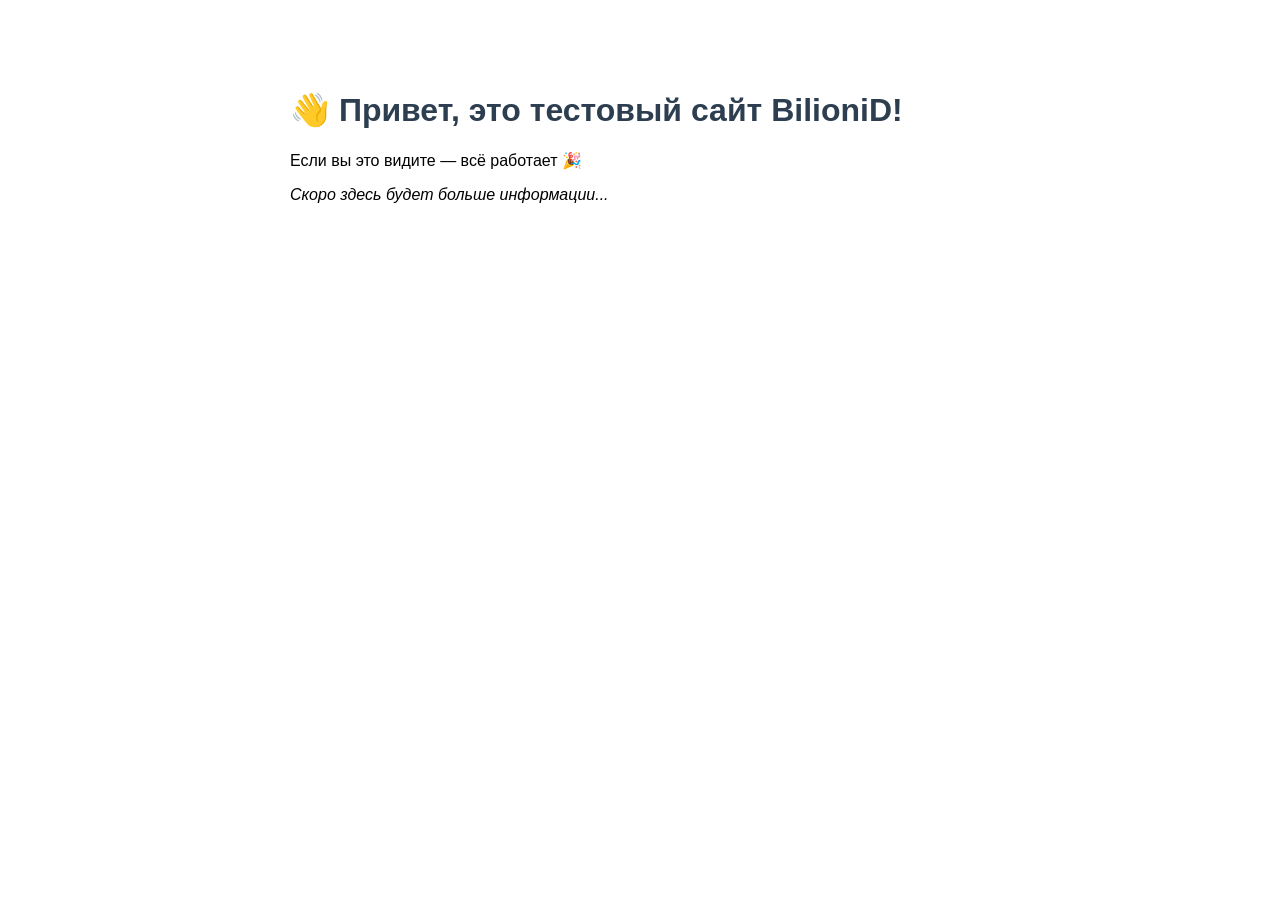
==== index.html @ f6473f12 "Create index.html" ====
<!DOCTYPE html>
<html lang="ru">
<head>
    <meta charset="UTF-8">
    <title>BilioniD - Тест</title>
    <style>
        body { font-family: sans-serif; max-width: 700px; margin: 50px auto; padding: 20px; }
        h1 { color: #2c3e50; }
    </style>
</head>
<body>
    <h1>👋 Привет, это тестовый сайт BilioniD!</h1>
    <p>Если вы это видите — всё работает 🎉</p>
    <p><i>Скоро здесь будет больше информации...</i></p>
</body>
</html>
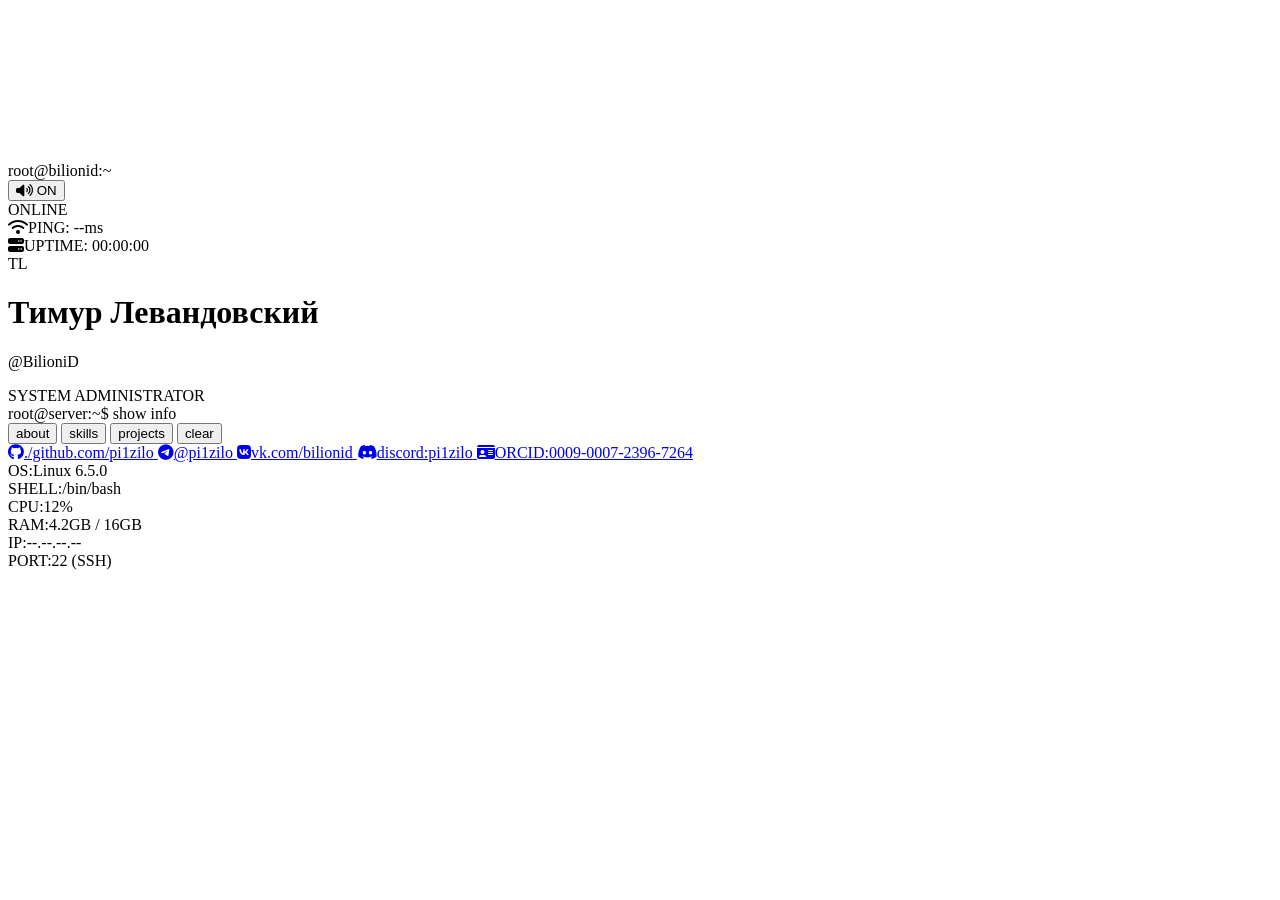
==== commit 95b719a7: "Update index.html Even cooler, Walter" ====
--- a/index.html
+++ b/index.html
@@ -2,15 +2,85 @@
 <html lang="ru">
 <head>
     <meta charset="UTF-8">
-    <title>BilioniD - Тест</title>
-    <style>
-        body { font-family: sans-serif; max-width: 700px; margin: 50px auto; padding: 20px; }
-        h1 { color: #2c3e50; }
-    </style>
+    <meta name="viewport" content="width=device-width, initial-scale=1.0, maximum-scale=1.0, user-scalable=no">
+    <title>Тимур Левандовский | SysAdmin</title>
+    <link rel="stylesheet" href="style.css">
+    <link rel="stylesheet" href="https://cdnjs.cloudflare.com/ajax/libs/font-awesome/6.4.0/css/all.min.css">
 </head>
 <body>
-    <h1>👋 Привет, это тестовый сайт BilioniD!</h1>
-    <p>Если вы это видите — всё работает 🎉</p>
-    <p><i>Скоро здесь будет больше информации...</i></p>
+
+    <canvas id="matrix"></canvas>
+
+    <div class="card">
+        <div class="cable cable-top"></div>
+        <div class="cable cable-bottom"></div>
+
+        <div class="terminal-header">
+            <div class="terminal-btn btn-red" onclick="playClick()" title="Close"></div>
+            <div class="terminal-btn btn-yellow" onclick="playClick()" title="Minimize"></div>
+            <div class="terminal-btn btn-green" onclick="playClick()" title="Maximize"></div>
+            <span class="terminal-title">root@bilionid:~</span>
+            <div class="activity-led"></div>
+            <button class="sound-toggle" onclick="toggleSound()" id="soundBtn">
+                <i class="fas fa-volume-up"></i> ON
+            </button>
+        </div>
+
+        <div class="status-bar">
+            <div class="status-item"><div class="status-dot"></div><span>ONLINE</span></div>
+            <div class="status-item"><i class="fas fa-wifi"></i><span>PING: <span id="ping-value" class="live">--</span>ms</span></div>
+            <div class="status-item"><i class="fas fa-server"></i><span>UPTIME: <span id="uptime-value">00:00:00</span></span></div>
+        </div>
+
+        <div class="avatar-container">
+            <div class="avatar">TL</div>
+            <h1>Тимур Левандовский</h1>
+            <p class="nickname">@BilioniD</p>
+            <span class="role">SYSTEM ADMINISTRATOR</span>
+        </div>
+
+        <div class="console-line">
+            <span class="prompt">root@server:~$</span>
+            <span class="command">show info</span>
+            <span class="cursor"></span>
+            <span class="output" id="console-output"></span>
+        </div>
+
+        <div class="info-buttons">
+            <button class="info-btn" onclick="showInfo('about', this)">about</button>
+            <button class="info-btn" onclick="showInfo('skills', this)">skills</button>
+            <button class="info-btn" onclick="showInfo('projects', this)">projects</button>
+            <button class="info-btn clear-btn" onclick="clearConsole()">clear</button>
+        </div>
+
+        <div class="links">
+            <a href="https://github.com/pi1zilo" target="_blank" class="btn btn-github" onmouseenter="playClick()">
+                <i class="fab fa-github"></i><span class="btn-text">./github.com/pi1zilo</span>
+            </a>
+            <a href="https://t.me/pi1zilo" target="_blank" class="btn btn-telegram" onmouseenter="playClick()">
+                <i class="fab fa-telegram"></i><span class="btn-text">@pi1zilo</span>
+            </a>
+            <a href="https://vk.com/bilionid" target="_blank" class="btn btn-vk" onmouseenter="playClick()">
+                <i class="fab fa-vk"></i><span class="btn-text">vk.com/bilionid</span>
+            </a>
+            <a href="https://discord.com/channels/pi1zilo" target="_blank" class="btn btn-discord" onmouseenter="playClick()">
+                <i class="fab fa-discord"></i><span class="btn-text">discord:pi1zilo</span>
+            </a>
+            <a href="https://orcid.org/0009-0007-2396-7264" target="_blank" class="btn btn-orcid" onmouseenter="playClick()">
+                <i class="fas fa-id-card"></i><span class="btn-text">ORCID:0009-0007-2396-7264</span>
+            </a>
+        </div>
+
+        <div class="system-info">
+            <div class="info-item"><span class="info-label">OS:</span><span class="info-value">Linux 6.5.0</span></div>
+            <div class="info-item"><span class="info-label">SHELL:</span><span class="info-value">/bin/bash</span></div>
+            <div class="info-item"><span class="info-label">CPU:</span><span class="info-value live" id="cpu-value">12%</span></div>
+            <div class="info-item"><span class="info-label">RAM:</span><span class="info-value live" id="ram-value">4.2GB / 16GB</span></div>
+            <div class="info-item"><span class="info-label">IP:</span><span class="info-value" id="ip-value">--.--.--.--</span></div>
+            <div class="info-item"><span class="info-label">PORT:</span><span class="info-value">22 (SSH)</span></div>
+        </div>
+    </div>
+
+    <script src="script.js"></script>
 </body>
 </html>
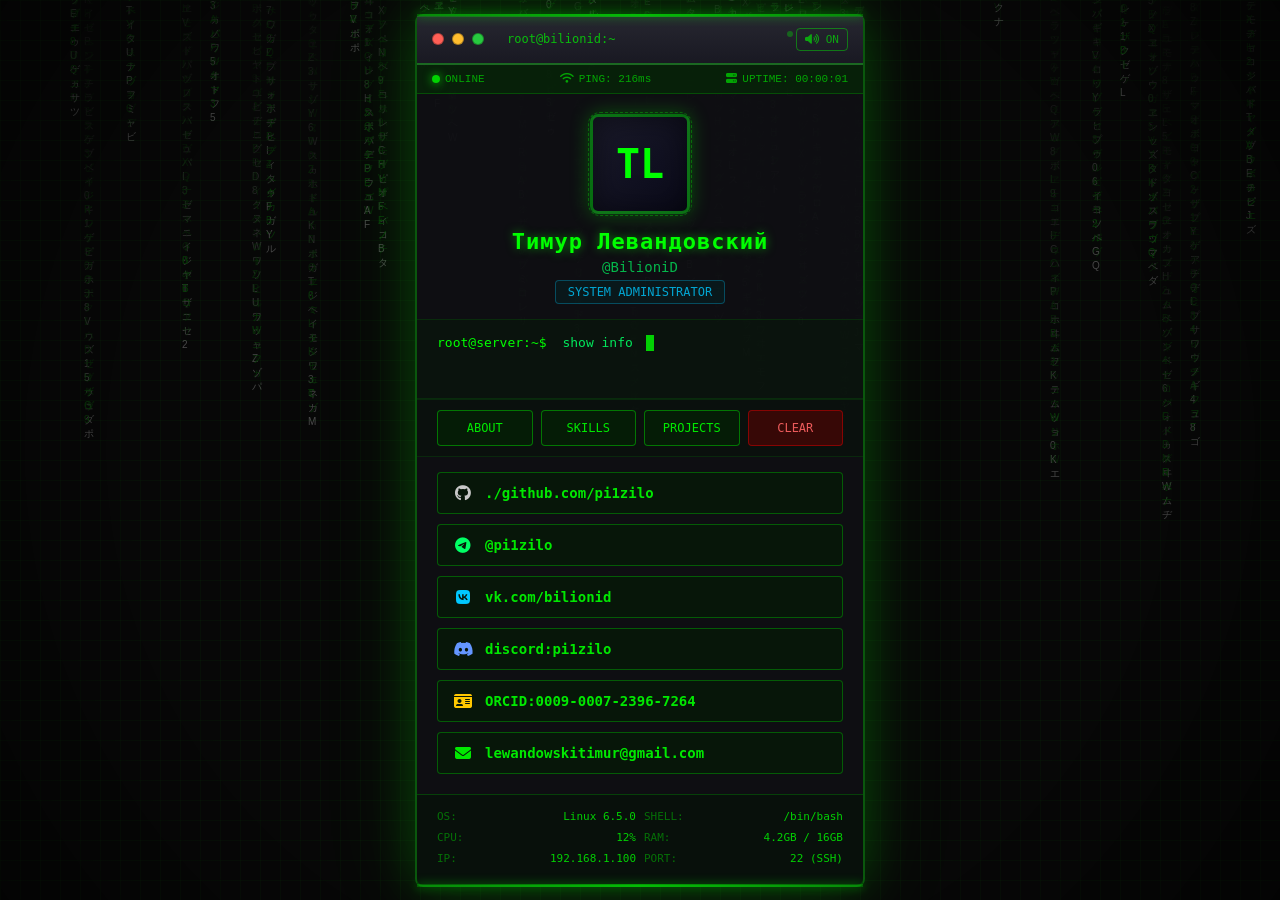
==== commit b19acc72: "Update index.html I forgot the fugue" ====
--- a/index.html
+++ b/index.html
@@ -69,6 +69,9 @@
             <a href="https://orcid.org/0009-0007-2396-7264" target="_blank" class="btn btn-orcid" onmouseenter="playClick()">
                 <i class="fas fa-id-card"></i><span class="btn-text">ORCID:0009-0007-2396-7264</span>
             </a>
+            <a href="mailto:lewandowskitimur@gmail.com" class="btn btn-email" onmouseenter="playClick()">
+                <i class="fas fa-envelope"></i><span class="btn-text">lewandowskitimur@gmail.com</span>
+            </a>
         </div>
 
         <div class="system-info">
--- a/style.css
+++ b/style.css
@@ -0,0 +1,272 @@
+* { margin: 0; padding: 0; box-sizing: border-box; -webkit-tap-highlight-color: transparent; }
+
+body {
+    font-family: 'Consolas', 'Courier New', monospace;
+    margin: 0;
+    display: flex;
+    justify-content: center;
+    align-items: center;
+    min-height: 100vh;
+    background: #0a0a0a;
+    overflow-x: hidden;
+}
+
+#matrix {
+    position: fixed; top: 0; left: 0; width: 100%; height: 100%;
+    z-index: 0; opacity: 0.25;
+}
+
+body::before {
+    content: ''; position: fixed; top: 0; left: 0; width: 100%; height: 100%;
+    background-image: 
+        linear-gradient(rgba(0, 255, 0, 0.03) 1px, transparent 1px),
+        linear-gradient(90deg, rgba(0, 255, 0, 0.03) 1px, transparent 1px);
+    background-size: 20px 20px; pointer-events: none; z-index: 1;
+}
+
+body::after {
+    content: ''; position: fixed; top: 0; left: 0; width: 100%; height: 100%;
+    background: radial-gradient(circle, transparent 60%, rgba(0, 0, 0, 0.5) 100%);
+    pointer-events: none; z-index: 2;
+}
+
+.card {
+    background: rgba(15, 15, 20, 0.95);
+    border-radius: 8px;
+    border: 2px solid rgba(0, 255, 0, 0.3);
+    box-shadow: 0 0 50px rgba(0, 255, 0, 0.2), 0 0 100px rgba(0, 255, 0, 0.1);
+    max-width: 450px;
+    width: 95%;
+    margin: 10px;
+    position: relative;
+    overflow: visible;
+    z-index: 10;
+}
+
+.terminal-header {
+    background: linear-gradient(180deg, rgba(40, 40, 50, 0.95), rgba(25, 25, 35, 0.95));
+    padding: 12px 15px;
+    border-bottom: 2px solid rgba(0, 255, 0, 0.3);
+    display: flex;
+    align-items: center;
+    gap: 8px;
+    flex-wrap: wrap;
+}
+
+.terminal-btn {
+    width: 12px; height: 12px; border-radius: 50%;
+    border: 1px solid rgba(0, 0, 0, 0.3); cursor: pointer; transition: all 0.2s;
+}
+.terminal-btn:hover { transform: scale(1.2); box-shadow: 0 0 10px currentColor; }
+.btn-red { background: #ff5f56; color: #ff5f56; }
+.btn-yellow { background: #ffbd2e; color: #ffbd2e; }
+.btn-green { background: #27c93f; color: #27c93f; }
+
+.terminal-title {
+    margin-left: 15px; color: rgba(0, 255, 0, 0.7);
+    font-size: 12px; font-family: 'Consolas', monospace;
+    flex: 1;
+}
+
+.sound-toggle {
+    margin-left: auto; background: none; border: 1px solid rgba(0, 255, 0, 0.4);
+    color: rgba(0, 255, 0, 0.6); padding: 4px 8px; border-radius: 4px;
+    cursor: pointer; font-family: 'Consolas', monospace; font-size: 11px;
+    transition: all 0.2s;
+}
+.sound-toggle:hover {
+    background: rgba(0, 255, 0, 0.2); color: rgba(0, 255, 0, 1);
+    box-shadow: 0 0 10px rgba(0, 255, 0, 0.3);
+}
+
+.status-bar {
+    background: rgba(0, 50, 0, 0.5); padding: 8px 15px;
+    border-bottom: 1px solid rgba(0, 255, 0, 0.2);
+    display: flex; justify-content: space-between; font-size: 11px;
+    color: rgba(0, 255, 0, 0.6); flex-wrap: wrap; gap: 5px;
+}
+.status-item { display: flex; align-items: center; gap: 5px; }
+.status-dot {
+    width: 8px; height: 8px; border-radius: 50%;
+    background: rgba(0, 255, 0, 0.8);
+    box-shadow: 0 0 10px rgba(0, 255, 0, 0.8);
+    animation: blink 2s ease-in-out infinite;
+}
+@keyframes blink { 0%, 100% { opacity: 1; } 50% { opacity: 0.3; } }
+
+.avatar-container { text-align: center; padding: 20px 15px 15px; position: relative; }
+.avatar {
+    width: 100px; height: 100px; border-radius: 8px; margin: 0 auto 15px;
+    background: linear-gradient(135deg, #1a1a2a 0%, #0a0a1a 100%);
+    display: flex; align-items: center; justify-content: center;
+    font-size: 40px; color: rgba(0, 255, 0, 1); font-weight: bold;
+    border: 3px solid rgba(0, 255, 0, 0.4);
+    box-shadow: 0 0 20px rgba(0, 255, 0, 0.3), inset 0 0 30px rgba(0, 0, 0, 0.5);
+    font-family: 'Consolas', monospace; position: relative;
+}
+.avatar::after {
+    content: ''; position: absolute; top: -5px; left: -5px; right: -5px; bottom: -5px;
+    border: 1px dashed rgba(0, 255, 0, 0.3); border-radius: 12px;
+    animation: rotate 10s linear infinite;
+}
+@keyframes rotate { 0% { transform: rotate(0deg); } 100% { transform: rotate(360deg); } }
+
+h1 {
+    margin: 0 0 5px; font-size: 22px; color: rgba(0, 255, 0, 1);
+    text-shadow: 0 0 10px rgba(0, 255, 0, 0.5); font-weight: 700;
+    letter-spacing: 1px; font-family: 'Consolas', monospace;
+}
+.nickname {
+    color: rgba(0, 255, 100, 0.7); font-size: 14px; margin-bottom: 5px;
+    font-family: 'Consolas', monospace;
+}
+.role {
+    color: rgba(0, 200, 255, 0.8); font-size: 12px;
+    font-family: 'Consolas', monospace; background: rgba(0, 50, 50, 0.3);
+    padding: 4px 12px; border-radius: 4px; display: inline-block;
+    border: 1px solid rgba(0, 200, 255, 0.3);
+}
+
+.console-line {
+    padding: 15px 20px; color: rgba(0, 255, 0, 0.8); font-size: 13px;
+    font-family: 'Consolas', monospace;
+    border-top: 1px solid rgba(0, 255, 0, 0.1);
+    border-bottom: 1px solid rgba(0, 255, 0, 0.1);
+    background: rgba(0, 30, 0, 0.3);
+    min-height: 80px;
+}
+.console-line .prompt { color: rgba(0, 255, 0, 1); margin-right: 8px; }
+.console-line .command { color: rgba(0, 255, 100, 0.9); }
+.console-line .output { 
+    color: rgba(255, 255, 255, 0.9); 
+    display: block; 
+    margin-top: 5px; 
+    white-space: pre-line; 
+    line-height: 1.5;
+}
+.cursor {
+    display: inline-block; width: 8px; height: 16px;
+    background: rgba(0, 255, 0, 0.8);
+    animation: cursorBlink 1s step-end infinite;
+    vertical-align: middle; margin-left: 5px;
+}
+@keyframes cursorBlink { 0%, 100% { opacity: 1; } 50% { opacity: 0; } }
+
+.info-buttons {
+    display: flex; gap: 8px; padding: 10px 20px;
+    border-top: 1px solid rgba(0, 255, 0, 0.1);
+    border-bottom: 1px solid rgba(0, 255, 0, 0.1);
+    background: rgba(0, 20, 0, 0.3);
+    flex-wrap: wrap;
+}
+.info-btn {
+    flex: 1; min-width: 80px; padding: 10px; border: 1px solid rgba(0, 255, 0, 0.4);
+    background: rgba(0, 40, 0, 0.5); color: rgba(0, 255, 0, 0.9);
+    cursor: pointer; font-family: 'Consolas', monospace; font-size: 12px;
+    border-radius: 4px; transition: all 0.2s; text-transform: uppercase;
+}
+.info-btn:hover {
+    background: rgba(0, 255, 0, 0.2); color: rgba(0, 255, 0, 1);
+    box-shadow: 0 0 15px rgba(0, 255, 0, 0.3);
+}
+.info-btn.active {
+    background: rgba(0, 255, 0, 0.3); border-color: rgba(0, 255, 0, 0.8);
+    font-weight: bold;
+}
+.clear-btn {
+    background: rgba(100, 0, 0, 0.5); border-color: rgba(255, 0, 0, 0.4);
+    color: rgba(255, 100, 100, 0.9);
+}
+.clear-btn:hover {
+    background: rgba(255, 0, 0, 0.2); color: rgba(255, 100, 100, 1);
+    box-shadow: 0 0 15px rgba(255, 0, 0, 0.3);
+}
+
+.links { padding: 15px 20px 20px; display: flex; flex-direction: column; gap: 10px; }
+.btn {
+    display: flex; align-items: center; gap: 12px; text-decoration: none;
+    background: rgba(0, 30, 0, 0.5); color: rgba(0, 255, 0, 0.9);
+    padding: 12px 15px; border-radius: 4px;
+    border: 1px solid rgba(0, 255, 0, 0.3); transition: all 0.2s ease;
+    font-weight: 600; font-size: 14px; font-family: 'Consolas', monospace;
+    position: relative; overflow: hidden; cursor: pointer;
+}
+.btn::before {
+    content: '>'; position: absolute; left: 10px; opacity: 0;
+    transition: opacity 0.2s ease; color: rgba(0, 255, 0, 1);
+}
+.btn:hover::before { opacity: 1; }
+.btn:hover {
+    background: rgba(0, 50, 0, 0.7); border-color: rgba(0, 255, 0, 0.6);
+    box-shadow: 0 0 20px rgba(0, 255, 0, 0.3); padding-left: 25px;
+}
+.btn i { font-size: 16px; width: 20px; text-align: center; flex-shrink: 0; }
+.btn-text { position: relative; overflow: hidden; }
+.btn-github i { color: rgba(200, 200, 200, 1); }
+.btn-telegram i { color: rgba(0, 255, 100, 1); }
+.btn-vk i { color: rgba(0, 200, 255, 1); }
+.btn-discord i { color: rgba(100, 150, 255, 1); }
+.btn-orcid i { color: rgba(255, 200, 0, 1); }
+
+.system-info {
+    padding: 15px 20px 20px; background: rgba(0, 20, 0, 0.4);
+    border-top: 1px solid rgba(0, 255, 0, 0.2); font-size: 11px;
+    font-family: 'Consolas', monospace; color: rgba(0, 255, 0, 0.5);
+    display: grid; grid-template-columns: repeat(2, 1fr); gap: 8px;
+}
+.info-item { display: flex; justify-content: space-between; }
+.info-label { color: rgba(0, 255, 0, 0.4); }
+.info-value { color: rgba(0, 255, 0, 0.8); }
+.info-value.live { animation: pulse 1s ease-in-out infinite; }
+@keyframes pulse { 0%, 100% { opacity: 1; } 50% { opacity: 0.5; } }
+
+.cable {
+    position: absolute; height: 3px;
+    background: linear-gradient(90deg, rgba(0, 255, 0, 0.3), rgba(0, 255, 0, 0.6), rgba(0, 255, 0, 0.3));
+    box-shadow: 0 0 10px rgba(0, 255, 0, 0.5);
+}
+.cable-top { top: -2px; left: 0; width: 100%; }
+.cable-bottom { bottom: -2px; left: 0; width: 100%; }
+
+.activity-led {
+    position: absolute; top: 15px; right: 70px; width: 6px; height: 6px;
+    border-radius: 50%; background: rgba(0, 255, 0, 0.3);
+    animation: ledBlink 0.5s ease-in-out infinite;
+}
+@keyframes ledBlink {
+    0%, 100% { background: rgba(0, 255, 0, 0.3); box-shadow: none; }
+    50% { background: rgba(0, 255, 0, 1); box-shadow: 0 0 10px rgba(0, 255, 0, 1); }
+}
+
+/* 📱 МОБИЛЬНАЯ ВЕРСИЯ */
+@media (max-width: 480px) {
+    body { overflow: auto; }
+    .card { width: 98%; margin: 5px; max-height: none; overflow: visible; }
+    .terminal-header { padding: 10px 12px; }
+    .terminal-title { font-size: 11px; margin-left: 10px; }
+    .sound-toggle { font-size: 10px; padding: 3px 6px; }
+    .status-bar { padding: 6px 12px; font-size: 10px; }
+    .avatar-container { padding: 15px 10px 10px; }
+    .avatar { width: 80px; height: 80px; font-size: 32px; margin-bottom: 10px; }
+    h1 { font-size: 18px; }
+    .nickname { font-size: 13px; }
+    .role { font-size: 11px; padding: 3px 8px; }
+    .console-line { padding: 12px 15px; font-size: 12px; min-height: 70px; }
+    .info-buttons { padding: 8px 15px; gap: 6px; }
+    .info-btn { padding: 8px; font-size: 11px; min-width: 70px; }
+    .links { padding: 12px 15px 15px; gap: 8px; }
+    .btn { padding: 10px 12px; font-size: 13px; }
+    .system-info { padding: 12px 15px 15px; grid-template-columns: 1fr; gap: 6px; font-size: 10px; }
+    .activity-led { display: none; }
+    .cable { display: none; }
+    .avatar::after { display: none; }
+    .status-dot { animation: none; }
+    .info-value.live { animation: none; }
+}
+
+@media (max-width: 360px) {
+    .terminal-btn { width: 10px; height: 10px; }
+    h1 { font-size: 16px; }
+    .btn { font-size: 12px; padding: 9px 10px; }
+    .info-btn { font-size: 10px; padding: 7px; }
+}
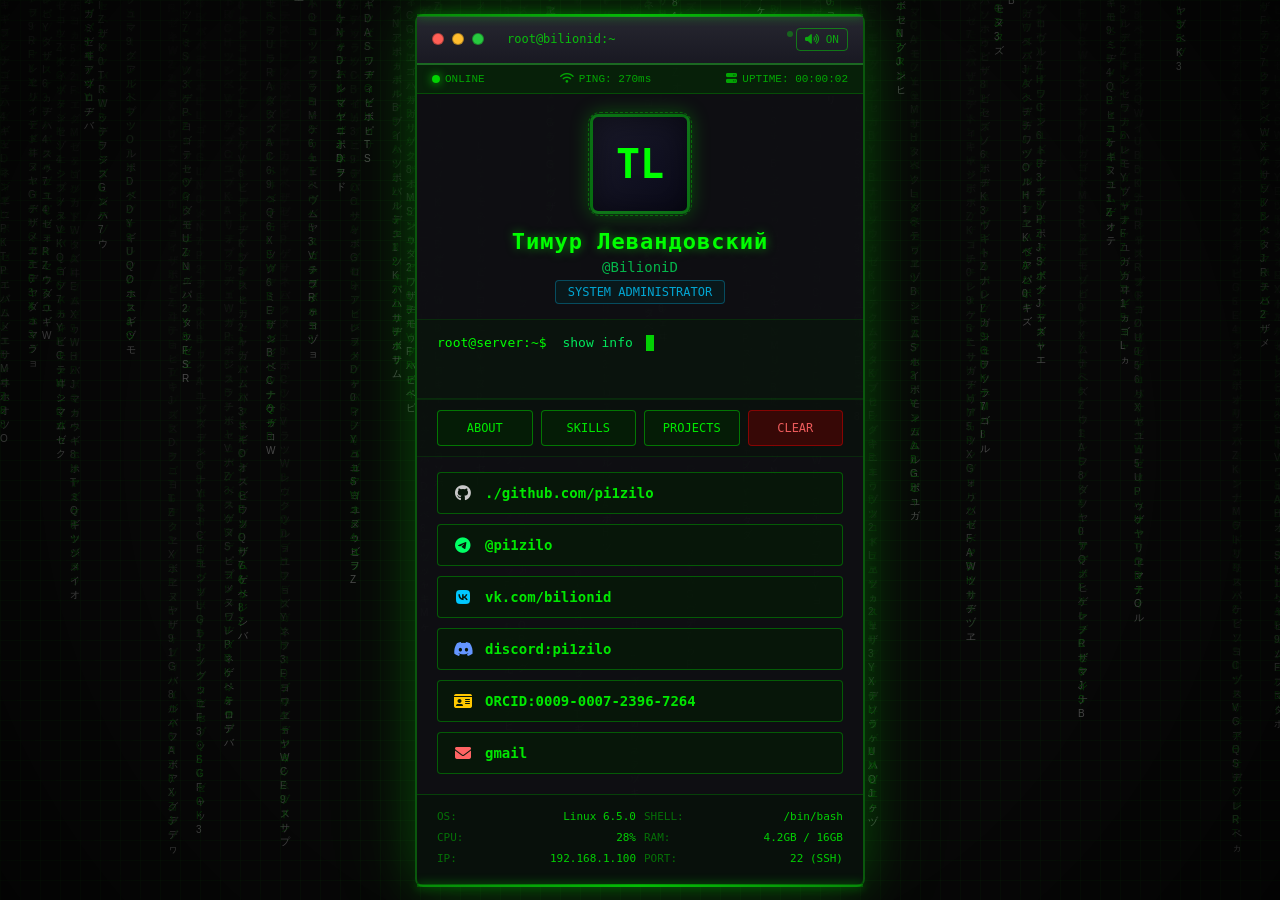
==== commit 23a822d1: "Update index.html I didn't think of it" ====
--- a/index.html
+++ b/index.html
@@ -70,7 +70,7 @@
                 <i class="fas fa-id-card"></i><span class="btn-text">ORCID:0009-0007-2396-7264</span>
             </a>
             <a href="mailto:lewandowskitimur@gmail.com" class="btn btn-email" onmouseenter="playClick()">
-                <i class="fas fa-envelope"></i><span class="btn-text">lewandowskitimur@gmail.com</span>
+                <i class="fas fa-envelope"></i><span class="btn-text">gmail</span>
             </a>
         </div>
 
--- a/style.css
+++ b/style.css
@@ -207,6 +207,7 @@
 .btn-vk i { color: rgba(0, 200, 255, 1); }
 .btn-discord i { color: rgba(100, 150, 255, 1); }
 .btn-orcid i { color: rgba(255, 200, 0, 1); }
+.btn-email i { color: rgba(255, 100, 100, 1); }
 
 .system-info {
     padding: 15px 20px 20px; background: rgba(0, 20, 0, 0.4);
@@ -269,4 +270,4 @@
     h1 { font-size: 16px; }
     .btn { font-size: 12px; padding: 9px 10px; }
     .info-btn { font-size: 10px; padding: 7px; }
-}+}
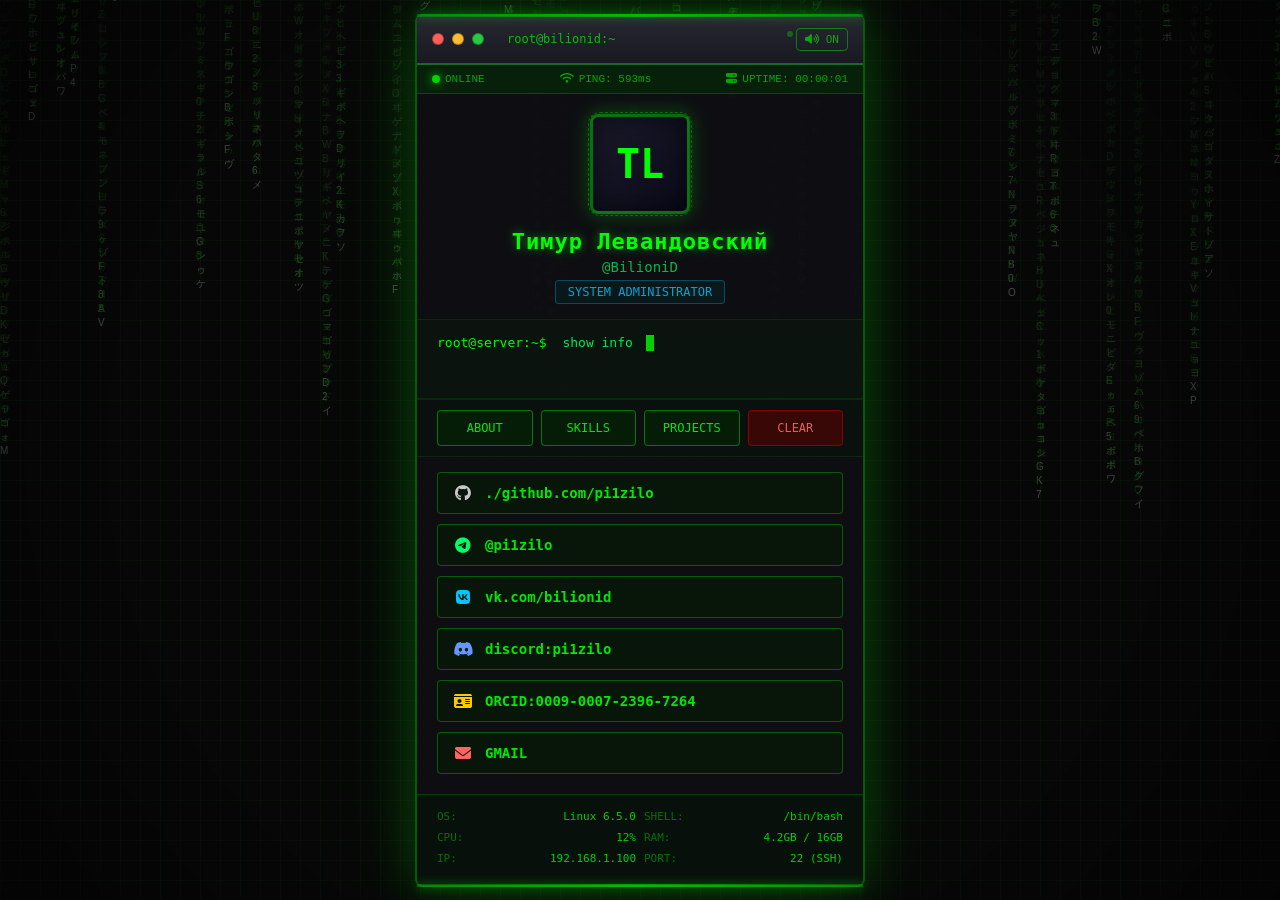
==== commit 82460a07: "Update index.html =\" ====
--- a/index.html
+++ b/index.html
@@ -69,8 +69,9 @@
             <a href="https://orcid.org/0009-0007-2396-7264" target="_blank" class="btn btn-orcid" onmouseenter="playClick()">
                 <i class="fas fa-id-card"></i><span class="btn-text">ORCID:0009-0007-2396-7264</span>
             </a>
-            <a href="mailto:lewandowskitimur@gmail.com" class="btn btn-email" onmouseenter="playClick()">
-                <i class="fas fa-envelope"></i><span class="btn-text">gmail</span>
+<!-- Почта -->
+            <a href="mailto:lewandowskitimur@gmail.com" class="btn btn-email" onmouseenter="playClick()" title="lewandowskitimur@gmail.com">
+                <i class="fas fa-envelope"></i><span class="btn-text">GMAIL</span>
             </a>
         </div>
 
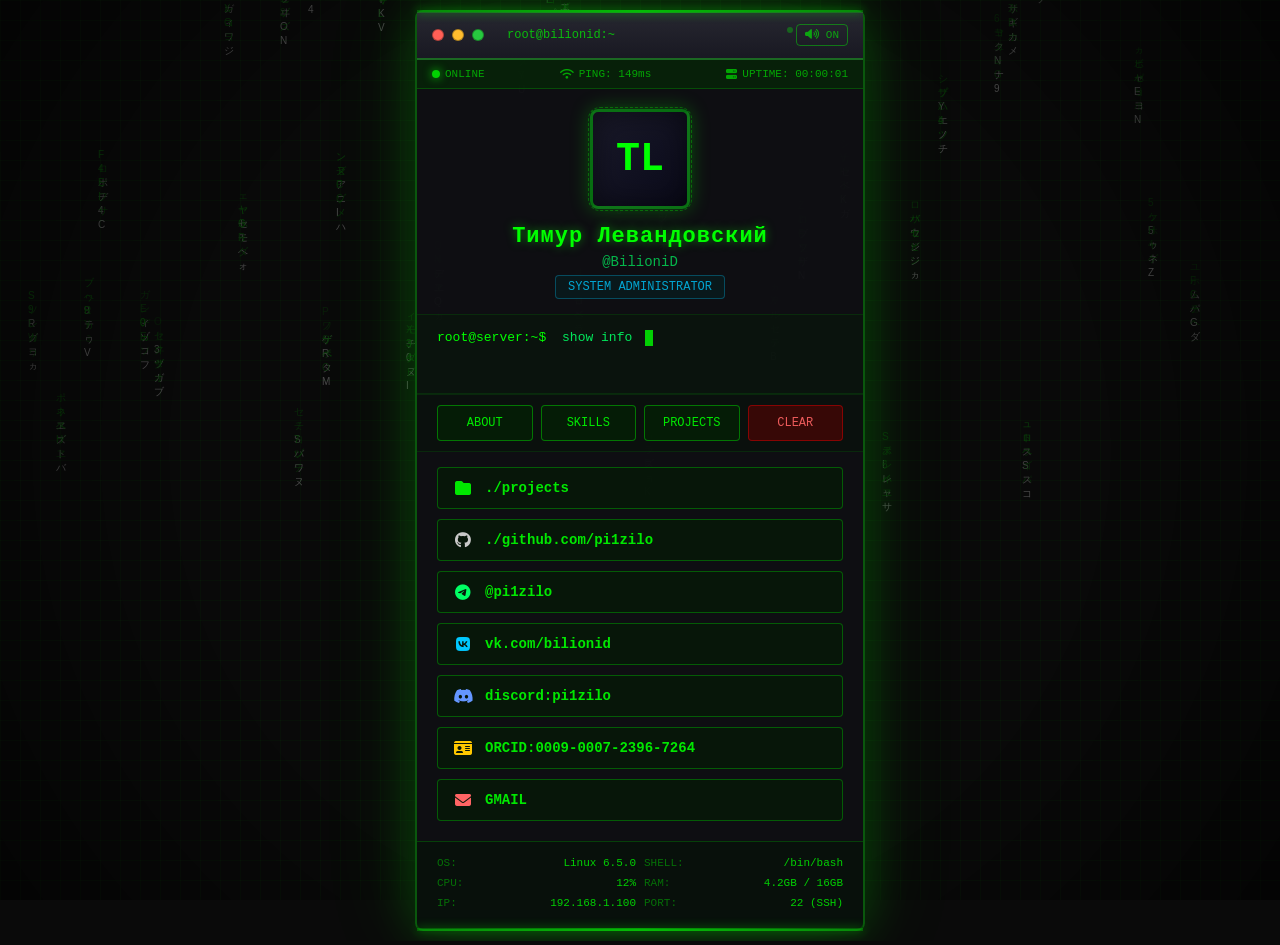
==== commit 6e8caa88: "Add link to projects.html in index.html" ====
--- a/index.html
+++ b/index.html
@@ -37,6 +37,8 @@
             <h1>Тимур Левандовский</h1>
             <p class="nickname">@BilioniD</p>
             <span class="role">SYSTEM ADMINISTRATOR</span>
+
+            <div class="leshy-bg" id="leshyBg"></div>
         </div>
 
         <div class="console-line">
@@ -54,6 +56,10 @@
         </div>
 
         <div class="links">
+            <a href="projects.html" class="btn" onmouseenter="playClick()">
+                <i class="fas fa-folder"></i>
+                <span class="btn-text">./projects</span>
+            </a>
             <a href="https://github.com/pi1zilo" target="_blank" class="btn btn-github" onmouseenter="playClick()">
                 <i class="fab fa-github"></i><span class="btn-text">./github.com/pi1zilo</span>
             </a>
